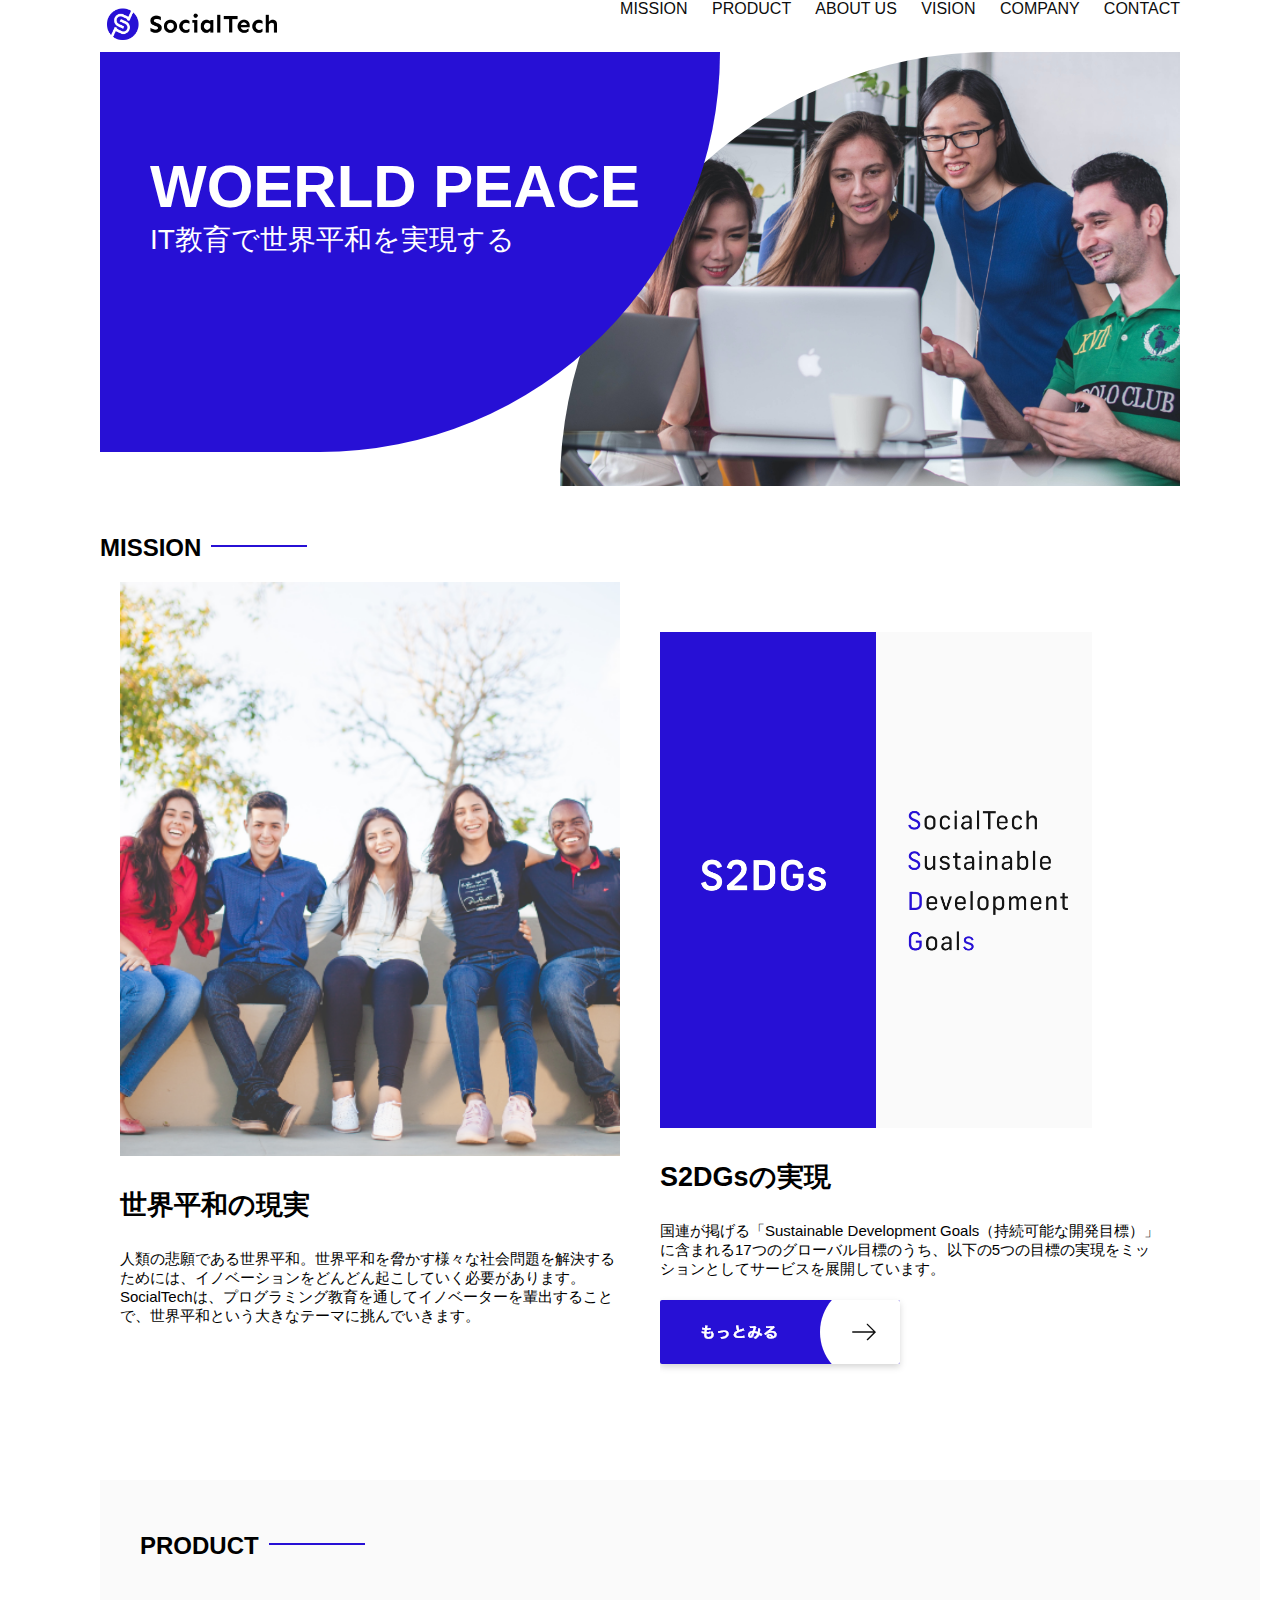
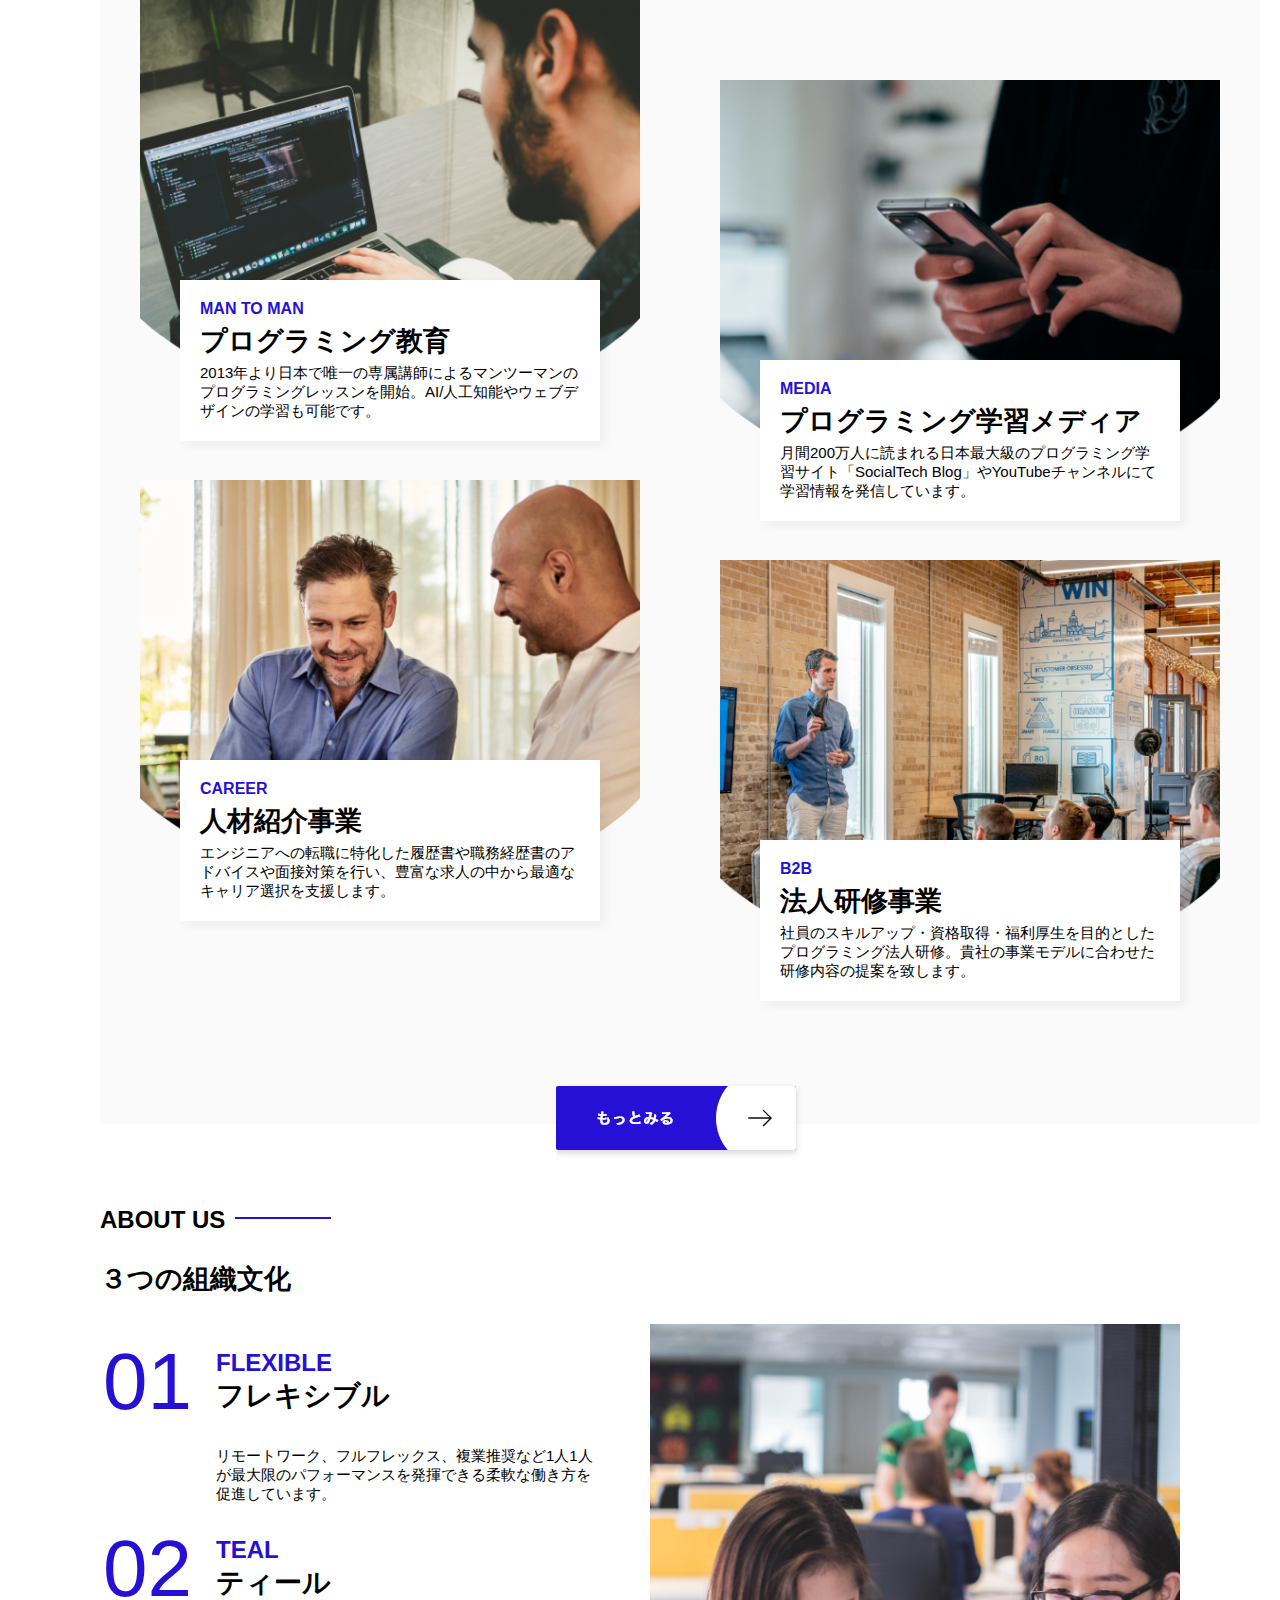
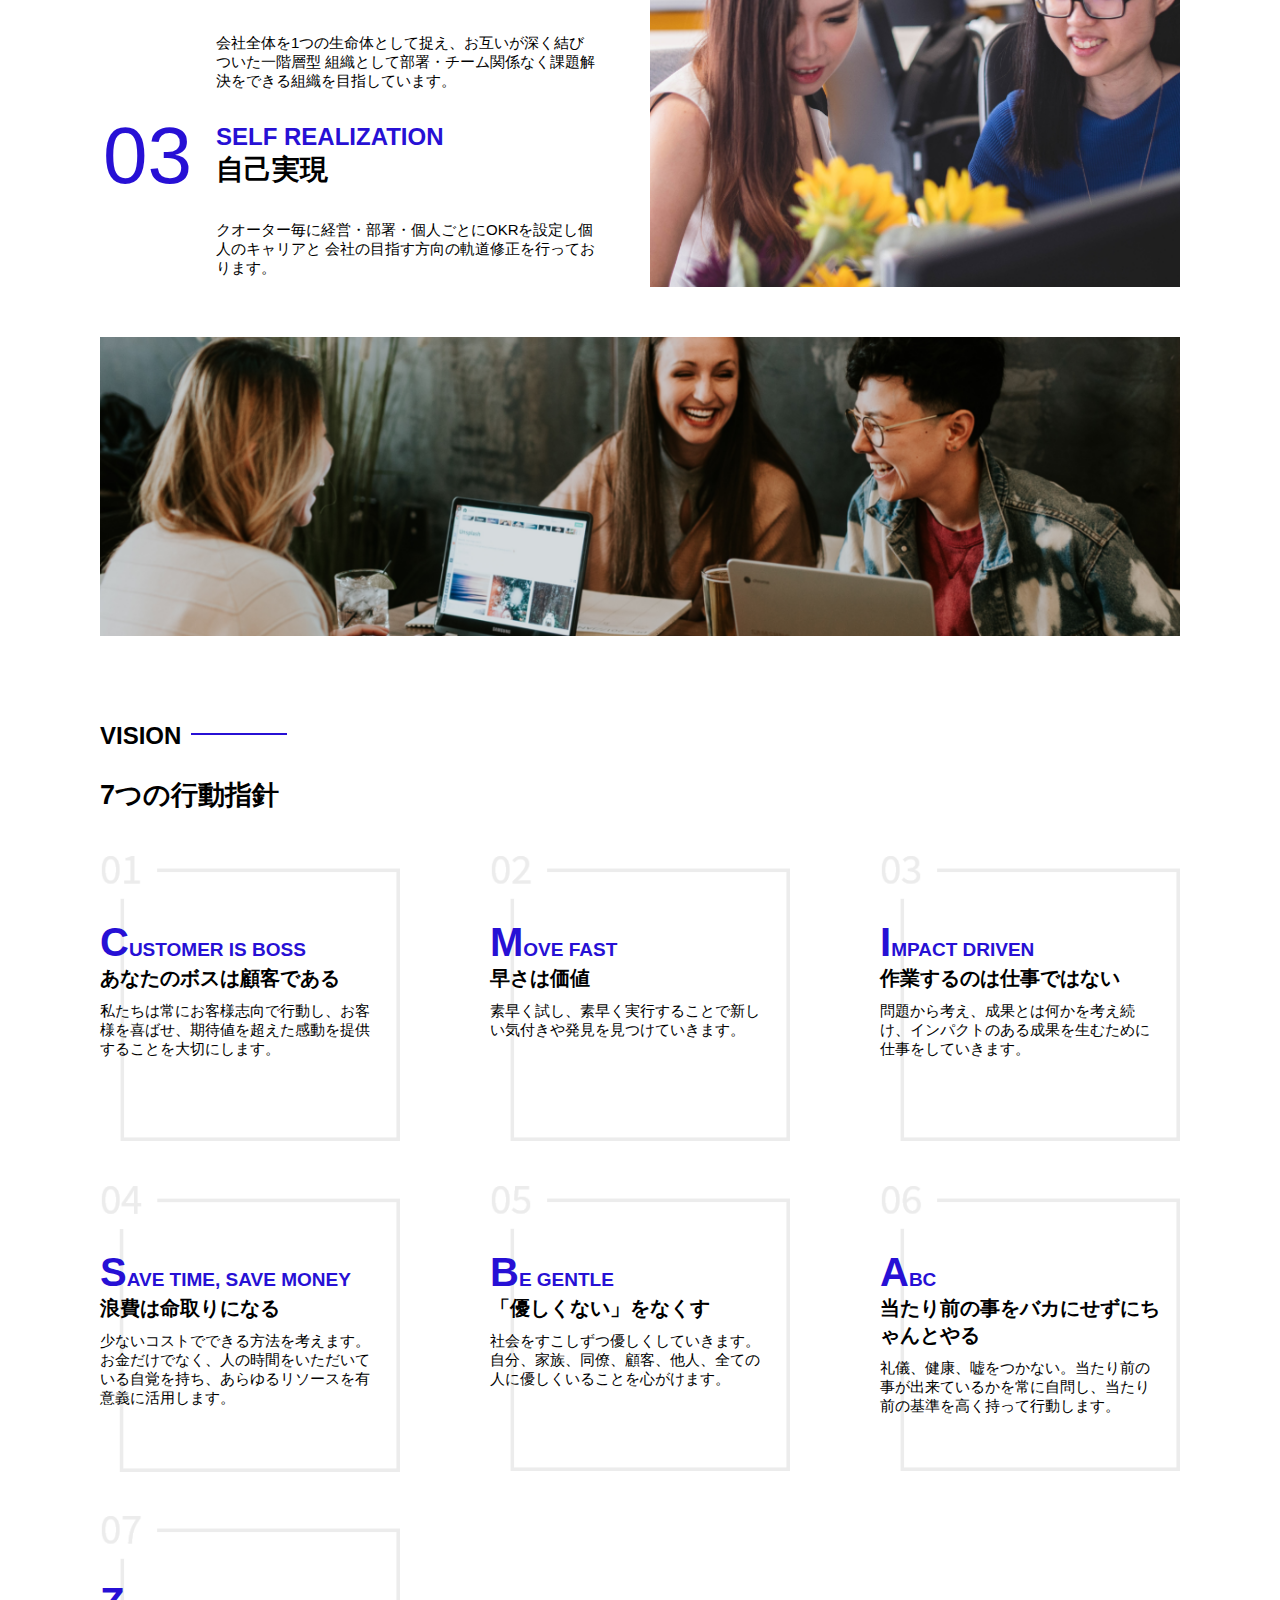
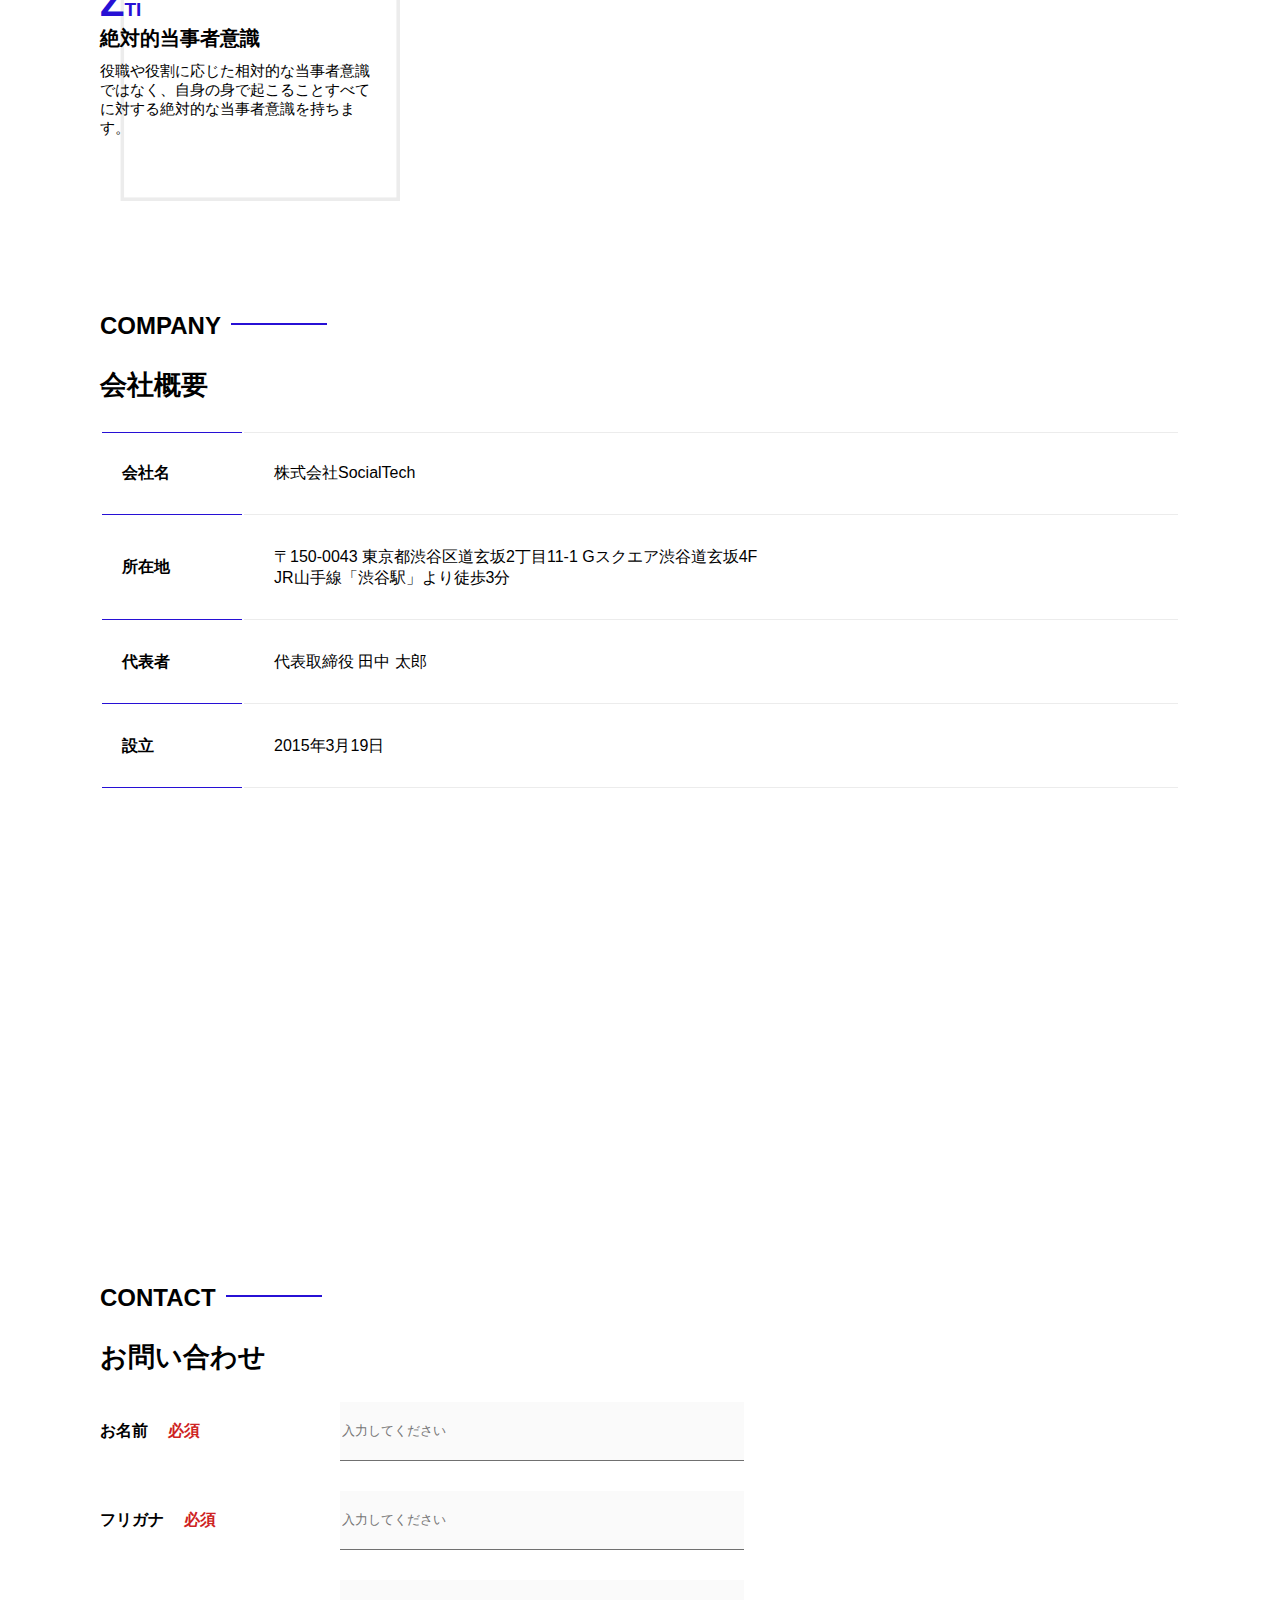
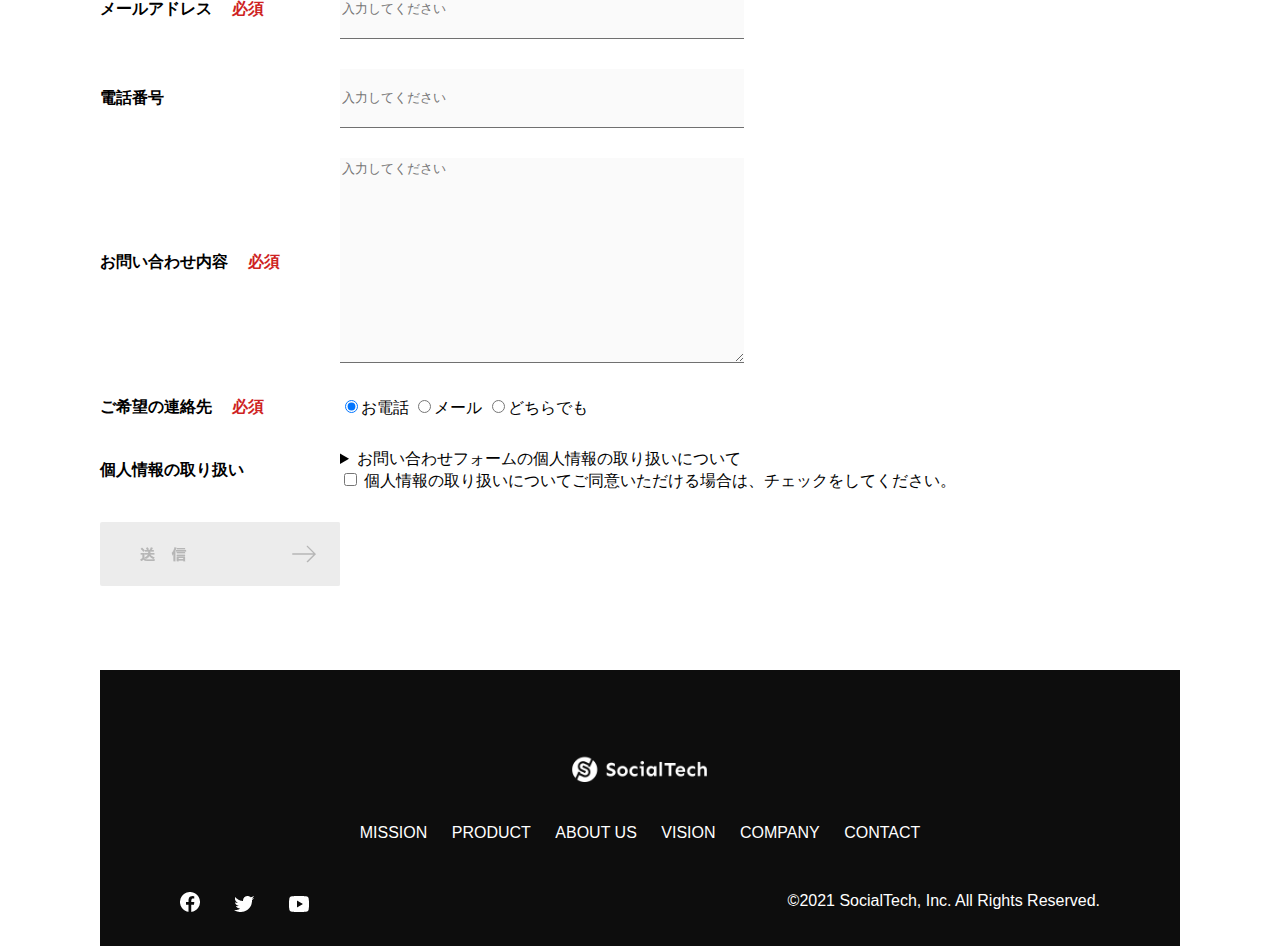
==== index.html @ 09dabea6 "初回コミット" ====
<!DOCTYPE html>
<html>

<head>
  <title>SocialTech</title>
  <meta charset="UTF-8">
  <meta name="desctiption" content="SocialTechはEdtech業界のリーディングカンパニーをン目指します">
  <meta name="viewport" content="width=device-width, initial-scale=1.0">
  <link rel="stylesheet" href="style.css">
  <style>
    img:not([alt]) {
      border: 10px solid red;
    }
  </style>
</head>

<body>
  <!-- ヘッダー -->
  <header>
    <!-- ロゴ -->
    <a href="index.html" id="logo"><img src="images/logo.png" alt="トップページに戻る"></a>
    <!-- PC ナビゲーション -->
    <nav id="nav-pc">
      <a href="mission.html">MISSION</a>
      <a href="product.html">PRODUCT</a>
      <a href="index.html#aboutus">ABOUT US</a>
      <a href="index.html#vision">VISION</a>
      <a href="index.html#lcompany">COMPANY</a>
      <a href="index.html#contact">CONTACT</a>
    </nav>
    <!-- スマホ用メニューボタン -->
    <img id="menu-sp" src="images/button-menu.png" alt="ナビゲーションを開く"
      onclick="document.getElementById('nav-sp').style.display = 'block'">
    <!-- スマホ用ナビゲーション -->
    <nav id="nav-sp">
      <img id="close" src="images/button-close.png" alt="ナビゲーションを閉じる"
        onclick="document.getElementById('nav-sp').style.display = 'none'">
      <a id="logo-sp" href="index.html" onclick="document.getElementById('nav-sp').style.display = 'none'"><img
          src="images/logo-sp.png" alt="トップページに戻る"></a>
      <a class="menu" href="mission.html" onclick="document.getElementById('nav-sp').style.display = 'none'">MISSION</a>
      <a class="menu" href="product.html" onclick="document.getElementById('nav-sp').style.display = 'none'">PRODUCT</a>
      <a class="menu" href="index.html#aboutus" onclick="document.getElementById('nav-sp').style.display = 'none'">ABOUT
        US</a>
      <a class="menu" href="index.html#vision"
        onclick="document.getElementById('nav-sp').style.display = 'none'">VISION</a>
      <a class="menu" href="index.html#company"
        onclick="document.getElementById('nav-sp').style.display = 'none'">COMPANY</a>
      <a class="menu" href="index.html#contact"
        onclick="document.getElementById('nav-sp').style.display = 'none'">CONTACT</a>
      <div id="sns">
        <a href="https://www.facebook.com/sejuku2013"><img src="images/button-facebook.png" alt="Facebookのリンク"></a>
        <a href="https://twitter.com/samuraijuku"><img src="images/button-twitter.png" alt="Twitterのリンク"></a>
        <a href="https://www.youtube.com/channel/UCCFOQO5aDK0xXam4cUQXT8g"><img src="images/button-youtube.png"
            alt="YouTubeのリンク"></a>
      </div>
    </nav>
  </header>
  <main>
    <article>
      <!-- メインビジュアル -->
      <section id="main-visual">
        <div id="main-message">
          <h1>WOERLD PEACE</h1>
          <p>IT教育で世界平和を実現する</p>
        </div>
        <img src="images/index/index-main.png" alt="PC周りに集まる多国籍の仲間たち">
      </section>
      <!-- ミッション -->
      <section id="mission">
        <h2 class="index-h2">MISSION</h2>
        <div id="mission-flex">
          <div>
            <img id="mission-photo" src="images/index/index-mission.png"  alt="屋外のベンチで写真を撮影する多国籍の仲間たち">
            <h3>世界平和の現実</h3>
            <p>
              人類の悲願である世界平和。世界平和を脅かす様々な社会問題を解決するためには、イノベーションをどんどん起こしていく必要があります。SocialTechは、プログラミング教育を通してイノベーターを輩出することで、世界平和という大きなテーマに挑んでいきます。
            </p>
          </div>
          <div>
            <img id="s2dgs" src="images/index/s2dgs.png" alt="S2DGs">
            <h3>S2DGsの実現</h3>
            <p>国連が掲げる「Sustainable Development Goals（持続可能な開発目標）」に含まれる17つのグローバル目標のうち、以下の5つの目標の実現をミッションとしてサービスを展開しています。</p>
            <a href="mission.html">
              <img src="images/button-more.png" alt="もっと見る">
            </a>
          </div>
        </div>
      </section>
      <section id="product">
        <h2 class="index-h2">PRODUCT</h2>
        <div>
          <div id="product-left">
            <div>
              <img class="product-photo" src="images/index/index-mantoman.png" alt="PCでコードを書く男性">
              <div class="product-explain">
                <span>MAN TO MAN</span>
                <h3>プログラミング教育</h3>
                <p>2013年より日本で唯一の専属講師によるマンツーマンのプログラミングレッスンを開始。AI/人工知能やウェブデザインの学習も可能です。</p>
              </div>
            </div>
            <div>
              <img class="product-photo" src="images/index/index-career.png" alt="笑顔で話し合う2人の男性">
              <div class="product-explain">
                <span>CAREER</span>
                <h3>人材紹介事業</h3>
                <p>エンジニアへの転職に特化した履歴書や職務経歴書のアドバイスや面接対策を行い、豊富な求人の中から最適なキャリア選択を支援します。</p>
              </div>
            </div>
          </div>
          <div id="product-right">
            <div>
              <img class="product-photo" src="images/index/index-media.png" alt="スマートフォンを操作する人">
              <div class="product-explain">
                <span>MEDIA</span>
                <h3>プログラミング学習メディア</h3>
                <p>月間200万人に読まれる日本最大級のプログラミング学習サイト「SocialTech Blog」やYouTubeチャンネルにて学習情報を発信しています。</p>
              </div>
            </div>
            <div>
              <img class="product-photo" src="images/index/index-b2b.png" alt="講演中の男性とそれを聴く人々">
              <div class="product-explain">
                <span>B2B</span>
                <h3>法人研修事業</h3>
                <p>社員のスキルアップ・資格取得・福利厚生を目的としたプログラミング法人研修。貴社の事業モデルに合わせた研修内容の提案を致します。</p>
              </div>
            </div>
          </div>
        </div>
        <div>
          <a id="product-more" href="product.html">
            <img src="images/button-more.png" alt="もっとみる">
          </a>
        </div>
      </section>
      <!-- ABOUT US -->
      <section id="aboutus">
        <h2 class="index-h2">ABOUT US</h2>
        <h3>３つの組織文化</h3>
        <div>
          <table class="culture-table">
            <tr>
              <td>
                <span class="culture-num">01</span>
              </td>
              <td>
                <span class="culture-en">FLEXIBLE</span>
                <span class="culture-jp">フレキシブル</span>
              </td>
            </tr>
            <tr>
              <td></td>
              <td>
                <p class="culture-description">
                  リモートワーク、フルフレックス、複業推奨など1人1人が最大限のパフォーマンスを発揮できる柔軟な働き方を促進しています。
                </p>
              </td>
            </tr>
            <tr>
              <td>
                <span class="culture-num">02</span>
              </td>
              <td>
                <span class="culture-en">TEAL</span>
                <span class="culture-jp">ティール</span>
              </td>
            </tr>
            <tr>
              <td>
                <!--空のセル-->
              </td>
              <td>
                <p class="culture-description">
                  会社全体を1つの生命体として捉え、お互いが深く結びついた一階層型
                  組織として部署・チーム関係なく課題解決をできる組織を目指しています。
                </p>
              </td>
            </tr>
            <tr>
              <td>
                <span class="culture-num">03</span>
              </td>
              <td>
                <span class="culture-en">SELF REALIZATION</span>
                <span class="culture-jp">自己実現</span>
              </td>
            </tr>
            <tr>
              <td>
                <!--空のセル-->
              </td>
              <td>
                <p class="culture-description">
                  クオーター毎に経営・部署・個人ごとにOKRを設定し個人のキャリアと
                  会社の目指す方向の軌道修正を行っております。
                </p>
              </td>
            </tr>
          </table>
          <img class="culture-img" src="images/index/index-aboutus1.png" alt="笑顔で話し合う2人の女性">
        </div>
        <img class="culture-img2" src="images/index/index-aboutus2.png" alt="笑顔で話し合う3人の男女">
      </section>
      <!-- VISION -->
      <section id="vision">
        <h2 class="index-h2">VISION</h2>
        <h3>7つの行動指針</h3>
        <div>
          <div class="vision-box">
            <img src="images/index/vision-01.png" alt="01">
            <span>
              <h4>CUSTOMER IS BOSS</h4>
              <h5>あなたのボスは顧客である</h5>
              <P>私たちは常にお客様志向で行動し、お客様を喜ばせ、期待値を超えた感動を提供することを大切にします。</P>
            </span>
          </div>
          <div class="vision-box">
            <img src="images/index/vision-02.png" alt="02">
            <span>
              <h4>MOVE FAST</h4>
              <h5>早さは価値</h5>
              <p>素早く試し、素早く実行することで新しい気付きや発見を見つけていきます。</p>
            </span>
          </div>
          <div class="vision-box">
            <img src="images/index/vision-03.png" alt="03">
            <span>
              <h4>IMPACT DRIVEN</h4>
              <h5>作業するのは仕事ではない</h5>
              <p>問題から考え、成果とは何かを考え続け、インパクトのある成果を生むために仕事をしていきます。</p>
            </span>
          </div>
          <div class="vision-box">
            <img src="images/index//vision-04.png" alt="04">
            <span>
              <h4>SAVE TIME, SAVE MONEY</h4>
              <h5>浪費は命取りになる</h5>
              <p>少ないコストでできる方法を考えます。お金だけでなく、人の時間をいただいている自覚を持ち、あらゆるリソースを有意義に活用します。</p>
            </span>
          </div>
          <div class="vision-box">
            <img src="images/index/vision-05.png" alt="05">
            <span>
              <h4>BE GENTLE</h4>
              <h5>「優しくない」をなくす</h5>
              <p>社会をすこしずつ優しくしていきます。自分、家族、同僚、顧客、他人、全ての人に優しくいることを心がけます。</p>
            </span>
          </div>
          <div class="vision-box">
            <img src="images/index/vision-06.png" alt="06">
            <span>
              <h4>ABC</h4>
              <h5>当たり前の事をバカにせずにちゃんとやる</h5>
              <p>礼儀、健康、嘘をつかない。当たり前の事が出来ているかを常に自問し、当たり前の基準を高く持って行動します。</p>
            </span>
          </div>
          <div class="vision-box">
            <img src="images/index/vision-07.png" alt="07">
            <span>
              <h4>ZTI</h4>
              <h5>絶対的当事者意識</h5>
              <p>役職や役割に応じた相対的な当事者意識ではなく、自身の身で起こることすべてに対する絶対的な当事者意識を持ちます。</p>
            </span>
          </div>
        </div>
      </section>
      <!-- COMPANY -->
      <section id="company">
        <h2 class="index-h2">COMPANY</h2>
        <h3>会社概要</h3>
        <table id="company-table">
          <tr>
            <th class="tableheader-first">会社名</th>
            <td class="cell-first">株式会社SocialTech</td>
          </tr>
          <tr>
            <th class="tableheader">所在地</th>
            <td class="cell">〒150-0043 東京都渋谷区道玄坂2丁目11-1 Gスクエア渋谷道玄坂4F<br>JR山手線「渋谷駅」より徒歩3分</td>
          </tr>
          <tr>
            <th class="tableheader">代表者</th>
            <td class="cell">代表取締役 田中 太郎</td>
          </tr>
          <tr>
            <th class="tableheader">設立</th>
            <td class="cell">2015年3月19日</td>
          </tr>
        </table>
        <iframe
          src="https://www.google.com/maps/embed?pb=!1m18!1m12!1m3!1d3241.7759544892483!2d139.69399665123464!3d35.65789123876098!2m3!1f0!2f0!3f0!3m2!1i1024!2i768!4f13.1!3m3!1m2!1s0x60188caa0042e8d1%3A0xba130bea826a7aa2!2z44CSMTUwLTAwNDMg5p2x5Lqs6YO95riL6LC35Yy66YGT546E5Z2C77yS5LiB55uu77yR77yR4oiS77yR!5e0!3m2!1sja!2sjp!4v1636872991912!5m2!1sja!2sjp"
          style="border:0;" allowfullscreen="" loading="lazy">
        </iframe>
      </section>
      <section id="contact">
        <h2 class="index-h2">CONTACT</h2>
        <h3>お問い合わせ</h3>
        <form action="https://api.staticforms.xyz/submit" method="post">
          <input type="text" name="honeypot" style="display:none">
          <input type="hidden" name="accessKey" value="1793f2d6-1620-4af5-b0b7-0a7211c59ed5">
          <input type="hidden" name="subject" value="Webサイトからお問い合わせがありました" />
          <input type="hidden" name="replyTo" value="kenchan.3peace@gmail.com">
          <input type="hidden" name="redirectTo" value="">
          <div>
            <div class="contact-heading">
              <label class="contact-label">お名前<span class="contact-span">必須</span></label>
            </div>
            <div class="contact-form">
              <input type="text" name="name" placeholder="入力してください" class="contact-textbox">
            </div>
          </div>
          <div>
            <div class="contact-heading">
              <label class="contact-label">フリガナ<span class="contact-span">必須</span></label>
            </div>
            <div>
              <input type="text" name="hurigana" placeholder="入力してください" class="contact-textbox">
            </div>
          </div>
          <div>
            <div class="contact-heading">
              <label class="contact-label">メールアドレス<span class="contact-span">必須</span></label>
            </div>
            <div>
              <input type="text" name="email" placeholder="入力してください" class="contact-textbox">
            </div>
          </div>
          <div>
            <div class="contact-heading">
              <label class="contact-label">電話番号</label>
            </div>
            <div>
              <input type="text" name="tel" placeholder="入力してください" class="contact-textbox">
            </div>
          </div>
          <div>
            <div class="contact-heading">
              <label class="contact-label">お問い合わせ内容<span class="contact-span">必須</span></label>
            </div>
            <div>
              <textarea class="contact-textarea" placeholder="入力してください" name="message"></textarea>
            </div>
          </div>
          <div>
            <div class="contact-heading">
              <label class="contact-label">ご希望の連絡先<span class="contact-span">必須</span></label>
            </div>
            <div>
              <input class="radiobutton" type="radio" value="tel" name="contact" checked><label>お電話</label>
              <input class="radiobutton" type="radio" value="mail" name="contact"><label>メール</label>
              <input class="radiobutton" type="radio" value="both" name="contact"><label>どちらでも</label>
            </div>
          </div>
          <div>
            <div class="contact-heading">
              <label class="contact-label">個人情報の取り扱い</label>
            </div>
            <div>
              <details>
                <summary>お問い合わせフォームの個人情報の取り扱いについて</summary>
                <div>
                  <span>１．組織の名称又は氏名</span><br>
                  株式会社SocialTech<br><br>
                  <span>２．個人情報保護管理者（若しくはその代理人）の氏名又は職名、所属及び連絡先
                    鈴木 一郎 コーポレート部</span><br>
                  メールアドレス：support@socialtech.net<br>
                  TEL：03-xxxx-xxxx<br>
                  <span>３．個人情報の利用目的</span><br>
                  ・本サービス及び本サービスに関連する情報の提供又はそれらに関する連絡のため<br>
                  ・ユーザーの本人確認のため<br>
                  ・当社サービスのご案内のため<br>
                  ・当社の商品等の広告または宣伝（電子メールによるものを含むものとします。）<br><br>
                  <span>４．個人情報の取り扱い業務の委託</span><br>
                  個人情報の取扱業務の全部または一部を外部に業務委託する場合があります。<br>
                  その際、弊社は、個人情報を適切に保護できる管理体制を敷き実行していることを条件として<br>
                  委託先を厳選したうえで、機密保持契約を委託先と締結し、お客様の個人情報を厳密に管理させます。<br><br>
                  <span>５．個人情報の開示等の請求</span><br>
                  お客様は、弊社に対してご自身の個人情報の開示等（利用目的の通知、開示、内容の訂正・追加・削除、利用の停止または消去、第三者への提供の停止）に関して、当社問合わせ窓口に申し出ることができます。<br>
                  その際、弊社はお客様ご本人を確認させていただいたうえで、合理的な期間内に対応いたします。<br><br>
                  なお、個人情報に関する弊社問合わせ先は、次の通りです。<br><br>
                  株式会社SocialTech　個人情報問合せ窓口<br>
                  〒150-0043　東京都渋谷区道玄坂2丁目11-1 Ｇスクエア渋谷道玄坂 4F<br>
                  メールアドレス：support@socialtech.net　TEL：03-xxxx-xxxx<br><br>
                  <span>６．個人情報を提供されることの任意性について</span><br><br>
                  お客様がご自身の個人情報を弊社に提供されるか否かは、お客様のご判断によりますが、もしご提供されない場合には、適切なサービスが提供できない場合がありますので予めご了承ください。
                </div>
              </details>
              <input type="checkbox" name="agree">
              <span>個人情報の取り扱いについてご同意いただける場合は、チェックをしてください。</span>
            </div>
          </div>
          <input type="image" src="images/button-submit.png" alt="送信する">
        </form>
      </section>
    </article>
    <footer>
      <div id="footer-logo">
        <img src="images/logo-sp.png" alt="SocialTech">
      </div>
      <div id="footer-link">
        <a href="mission.html">MISSION</a>
        <a href="product.html">PRODUCT</a>
        <a href="index.html#aboutus">ABOUT US</a>
        <a href="index.html#vision">VISION</a>
        <a href="index.html#company">COMPANY</a>
        <a href="index.html#contact">CONTACT</a>
      </div>
      <div id="sns-footer">
        <a href="https://www.facebook.com/sejuku2013"><img src="images/button-facebook.png" alt="Facebookのリンク"></a>
        <a href="https://twitter.com/samuraijuku"><img src="images/button-twitter.png" alt="Twitterのリンク"></a>
        <a href="https://www.youtube.com/channel/UCCFOQO5aDK0xXam4cUQXT8g"><img src="images/button-youtube.png"
            alt="YouTubeのリンク"></a>
        <span id="copyright">&copy;2021 SocialTech, Inc. All Rights Reserved. </span>
      </div>
    </footer>
  </main>
</body>

</html>
---- style.css ----
body {
  font-family: "Source Sans Pro", "Hiragino Kaku Gothic ProN", Meiryo, Arial, sans-serif;
}

p {
  font-size: 15px;
}

/*================
PC用のスタイル 
=================*/
@media screen and (min-width: 768px) {

  /* 横幅設定 */
  body {
    max-width: 1080px;
    min-width: 960;
    margin: 0 auto 0 auto;
  }

  /* ヘッダー */
  header {
    display: flex;
    justify-content: space-between;
  }

  /* ナビゲーションのリンクの装飾設定 */
  #nav-pc > a {
    text-decoration: none;
    margin-left: 20px;
  }

  #nav-pc > a:link {
    color: #0d0d0d;
  }

  #nav-pc > a:visited {
    color: #0d0d0d;
  }

  #nav-pc > a:hover {
    color: #0d0d0d;
    text-decoration: underline;
  }

  #nav-pc > a:active {
    color: #0d0d0d;
  }

  /* メインビジュアル */
  #main-visual {
    position: relative;
    height: 400px;
  }

  #main-message {
    position: absolute;
    top: 0;
    left: 0;
    background-color: #2710d5;
    color: #ffffff;
    border-radius: 0 0 476px 0;
    max-width: 620px;
    height: 100%;
    width: 100%;
    z-index: 11;
  }

  #main-message > h1 {
    font-size: 60px;
    font-weight: bold;
    margin: 100px 0 0 50px;
  }

  #main-message > p {
    font-size: 28px;
    margin: 0 0 0 50px;
  }

  #main-visual > img {
    position: absolute;
    top: 0;
    right: 0;
    z-index: 10;
    max-width: 620px;
    border-radius: 476px 0 0 0;
  }

  /* 見出し */
  h2 {
    margin: 40px 0 0 0;
  }

  h2::after {
    content: url("images/line.png");
    margin-left: 10px;
  }

  h3 {
    font-size: 27px;
  }

  /* ミッション */
  #mission {
    margin: 80px auto 80px auto;
    width: 100%;
  }

  #mission-flex {
    width: 100%;
    display: flex;
  }

  #mission-flex > div {
    width: 50%;
    margin: 20px;
  }

  #mission-photo {
    width: 100%;
  }

  #s2dgs {
    margin-top: 50px;
  }

  /* プロダクト */
  #product {
    background-color: #fafafa;
    width: 100%;
    margin: 80PX 0 80PX 0;
    padding: 10px 40px 0px 40px;
  }

  #product > div {
    margin-top: 40px;
    display: flex;
  }

  #product-left {
    width: 50%;
    margin-right: 20px;
  }

  #product-right {
    width: 50%;
    margin-left: 20px;
    margin-top: 80px;
  }

  #product-left > div {
    position: relative;
    height: 480px;
    margin-right: 20px;
  }

  #product-right > div {
    position: relative;
    height: 480px;
    margin-left: 20px;
  }

  /* 画像 */
  .product-photo {
    width: 100%;
  }

  .product-explain {
    background-color: #ffffff;
    position: absolute;
    left: 0;
    top: 280px;
    margin: 0px 40px 0 40px;
    padding: 20px;
    box-shadow: 5px 5px 10px rgba(0, 0, 0, 0.05);
  }

  .product-explain > span {
    color: #2710d5;
    font-weight: bold;
    font-size: 16px;
    margin: 0;
  }

  .product-explain > h3 {
    margin: 5px 0 5px 0;
  }

  .product-explain > p {
    margin: 0;
  }

  #product-more {
    margin: 0 auto -42px auto;
  }

  /* ABOUT US */
  #aboutus {
    margin: 80px auto 80px auto;
  }

  /* 3つの組織文化と画像を入れる枠 */
  #aboutus > div {
    display: flex;
  }

  /* 画像 */
  .culture-img {
    width: 100%;
    align-self: flex-start;
  }

  .culture-img2 {
    margin-top: 50px;
    width: 100%;
  }

  /* 3つの組織文化の表 */
  .culture-table {
    max-width: 500px;
    margin-right: 50px;
  }

  /* 番号 */
  .culture-num {
    font-size: 80px;
    color: #2710d5;
    margin: 0 20px 0 0;
  }

  /* 組織文化英語 */
  .culture-en {
    color: #2710d5;
    font-weight: bold;
    font-size: 24px;
    display: block;
  }

  /* 組織文化日本語 */
  .culture-jp {
    font-size: 28px;
    font-weight: bold;
  }

  /* 説明文 */
  .culture-description {
    margin: 0;
  }

  /* ビジョン */
  #vision {
    margin: 80px auto 80px auto;
  }

  /* セクション内の外枠 */
  #vision > div {
    width: 100%;
    display: flex;
    justify-content: space-between;
    flex-wrap: wrap;
  }

  /* 7つの行動指針の枠 */
  .vision-box {
    width: 300px;
    height: 300px;
    margin-bottom: 30px;
    position: relative;
  }

  .vision-box > img {
    width: 100%;
    height: auto;
    position: absolute;
    top: 0;
    left: 0;
    z-index: 30;
  }

  .vision-box > span {
    position: absolute;
    top: 0;
    left: 0;
    z-index: 31;
    margin-right: 20px;
  }

  .vision-box > span > h4 {
    color: #2710d5;
    font-size: 19px;
    margin: 80px 0 0 0;
  }

  .vision-box > span > h4::first-letter {
    font-size: 40px;
  }

  .vision-box > span > h5 {
    font-size: 20px;
    margin: 0 0 0 0;
  }

  .vision-box > span > p {
    margin: 10px 0 0 0;
  }

  /* 会社概要 */
  #company {
    margin: 80px auto 80px auto;
  }

  #company-table {
    width: 100%;
  }

  .tableheader {
    text-align: left;
    padding: 20px;
    border-bottom-color: #2710d5;
    border-bottom-width: 1px;
    border-bottom-style: solid;
    width: 100px;
  }

  .tableheader-first {
    text-align: left;
    padding: 20px;
    border-bottom-color: #2710d5;
    border-bottom-width: 1px;
    border-bottom-style: solid;
    border-top-color: #2710d5;
    border-top-width: 1px;
    border-top-style: solid;
    width: 100px;
  }

  .cell {
    padding: 30px;
    border-bottom-color: #ececec;
    border-bottom-width: 1px;
    border-bottom-style: solid;
  }

  .cell-first {
    padding: 30px;
    border-bottom-color: #ececec;
    border-bottom-width: 1px;
    border-bottom-style: solid;
    border-top-color: #ececec;
    border-top-width: 1px;
    border-top-style: solid;
  }

  #company > iframe {
    width: 100%;
    height: 368px;
    margin-top: 40px;
  }

  /* お問い合わせ */
  #contact {
    margin: 80px auto 80px auto;
  }

  /* 外枠 */
  #contact > form > div {
    display: flex;
    flex-direction: row;
    flex-wrap: wrap;
    padding-bottom: 30px;
  }

  /* 左列の見出し */
  .contact-heading {
    width: 240px;
    align-self: center;
  }

  /* 見出しのラベル */
  .contact-label {
    font-weight: bold;
  }

  /* 必須 */
  .contact-span {
    color: #ce2222;
    margin: 0 0 0 20px;
    font-weight: bold;
  }

  /* テキストボックス */
  .contact-textbox {
    border-top: 0;
    border-left: 0;
    border-right: 0;
    border-bottom-width: 1px;
    border-bottom-color: #707070;
    border-bottom-style: solid;
    background-color: #fafafa;
    width: 400px;
    height: 56px;
  }

  /* お問い合わせ内容のテキストエリア */
  .contact-textarea {
    border-top: 0;
    border-left: 0;
    border-right: 0;
    border-bottom-width: 1px;
    border-bottom-color: #707070;
    border-bottom-style: solid;
    background-color: #fafafa;
    width: 400px;
    height: 200px;
  }

  /* 個人情報の取り扱い */
  details {
    width: 700px;
  }

  details > div {
    background-color: #fafafa;
    padding: 20px;
  }

  details > div > span {
    font-weight: bold;
  }

  footer {
    background-color: #0d0d0d;
    text-align: center;
    padding: 80px 80px 30px 80px;
  }

  #footer-logo {
    margin-bottom: 30px;
  }

  #footer-link {
    margin-bottom: 50px;
  }

  #footer-link > a {
    text-decoration: none;
    margin: 10px;
  }

  #footer-link > a:link {
    color: #ffffff;
  }

  #footer-link > a:visited {
    color: #ffffff;
  }

  #footer-link > a:hover {
    color: #ffffff;
    text-decoration: underline;
  }

  #footer-link > a:active {
    color: #ffffff;
  }

  #sns-footer {
    text-align: left;
    width: 100%;
  }

  #sns-footer > a {
    margin-right: 30px;
  }

  #copyright {
    color: #ffffff;
    float: right;
  }

  #nav-sp, #menu-sp {
    display: none;
  }
    /* mission.html用スタイル */
   /* ミッションのメインビジュアル */
   #mission-main {
    height: 496px;
    width: 100%;
    background-image: url("images/mission/mission-main.png");
    background-repeat: no-repeat;
    background-position-y: center;
  }

  #mission-title {
    background-color: #2710d5;
    width: 368px;
    color: #ffffff;
    height: 496px;
    border-radius: 0 248px 248px 0;
    position: relative;
  }

  #mission-title > h1 {
    position: absolute;
    top: 0;
    left: 100px;
    font-size: 80px;
  }

  #mission-title > span {
    position: absolute;
    top: 200px;
    left: 100px;
    font-size: 26px;
  }

  #mission-title > div {
    position: absolute;
    top: 350px;
    left: 100px;
    font-size: 16px;
  }
  #mission-s2dgs {
    width: 100%;
    margin: 20px;
  }

  .mission-h2 {
    color: #2710d5;
    font-size: 40px;
  }

  .mission-h2::after {
    content: none;
  }
  #mission-5goals {
    margin: 20px;
    display: flex;
  }

  #mission-5goals > div {
    flex-grow: 1;
    padding: 20px;
  }

  #mission-5goals > div > div {
    margin-bottom: 40px;
  }

  .fivegoals-image-right {
    float: right;
    margin: 20px;
  }

  .fivegoals-image-left {
    float: left;
    margin: 20px;
  }

  .fivegoals-number {
    color: #2710d5;
    font-size: 48px;
    margin: 0;
  }

  .fivegoals-h3 {
    font-size: 28px;
    margin: 0;
  }

  .fivegoals-p {
    margin: 0;
  }
  #product-main {
    height: 496px;
    width: 100%;
     background-image: url("images/product/product-main.png");
     background-repeat: no-repeat;
     background-position-y: center;
  }
  #product-title {
    background-color: #2710d5;
    width: 368px;
    color: #ffffff;
    height: 496px;
    border-radius: 0 248px 248px 0;
    position: relative;
  }
  #product-title > h1 {
    position: absolute;
    top: 0;
    left: 100px;
    font-size: 80px;
  }
  #product-title > span {
    position: absolute;
    top: 200px;
    left: 100px;
    font-size: 26px;
  }

  #product-title > div {
    position: absolute;
    top: 350px;
    left: 100px;
    font-size: 16px;
  }
     /* セクション1 */
     .product-section1 {
      position: relative;
      margin: 20px;
      height: 340px;
    }
  
    .product-section1 > img {
      position: absolute;
      top: 0;
      left: 0;
      width: 450px;
      margin: 0 40px 30px 0;
      border-radius: 0 432px 0 0;
    }
  
    .product-section1 > div {
      position: absolute;
      top: 0;
      left: 480px;
    }
  
    /* セクション2 */
    .product-section2 {
      position: relative;
      margin: 20px;
      height: 340px;
    }
  
    .product-section2 > img {
      position: absolute;
      top: 0;
      right: 0;
      width: 450px;
      margin: 0 0 30px 40px;
      border-radius: 432px 0 0 0;
    }
  
    .product-section2 > div {
      width: 500px;
      position: absolute;
      top: 0;
      left: 0;
    }
  
    .product-h2 {
      color: #2710d5;
      font-size: 24px;
      margin: 0;
    }
  
    .product-h3 {
      font-size: 28px;
      margin: 0;
    }
}

/*====================
  スマートフォン用のスタイル
  =====================*/
@media screen and (max-width: 767px) {
  body {
    min-width: 375px;
    margin: 0;
  }

  /* PC用ナビゲーション非表示 */
  #nav-pc {
    display: none;
  }

  /* ハンバーガーメニュー */
  #menu-sp {
    float: right;
    padding: 0;
  }

  #nav-sp {
    background-color: #2710d5;
    position: absolute;
    left: 0;
    top: 0;
    height: 100%;
    width: 100%;
    display: none;
    z-index: 100;
  }

  /* ×ボタン */
  #close {
    position: absolute;
    top: 20px;
    right: 20px;
  }

  /* ナビゲーションメニュー用ロゴ */
  #logo-sp {
    margin: 80px 0 30px 20px;
  }

  /* ナビゲーションのリンクの装飾設定 */
  #nav-sp > a {
    display: block;
  }

  #nav-sp > a:link {
    color: #ffffff;
  }

  #nav-sp > a:visited {
    color: #ffffff;
  }

  #nav-sp > a:hover {
    color: #ffffff;
    text-decoration: underline;
  }

  #nav-sp > a:active {
    color: #ffffff;
  }

  #nav-sp > .menu {
    text-decoration: none;
    display: block;
    margin: 0 20px 0 20px;
    height: 44px;
    font-size: 16px;
    background-image: url("images/arrow.png");
    background-repeat: no-repeat;
    background-position: right top;
  }

  #sns {
    position: absolute;
    bottom: 20px;
    left: 20px;
  }

  #sns > a {
    margin-right: 30px;
  }

  /* メインビジュアル */
  #main-visual {
    position: relative;
    height: 470px;
    width: 100%;
    overflow: hidden;
  }

  #main-visual > div {
    position: absolute;
    top: 0;
    left: 0;
    background-color: #2710d5;
    color: white;
    border-radius: 0 0 476px 0;
    text-align: center;
    height: 280px;
    width: 100%;
    z-index: 11;
  }

  #main-visual > div > h1 {
    font-size: 28px;
    margin: 90px 0 0 0;
  }

  #main-visual > div > p {
    margin: 0;
  }

  #main-visual > img {
    width: 100%;
    border-radius: 476px 0 0 0;
    z-index: 10;
    position: absolute;
    bottom: 0;
    right: 0;
  }
  /* 見出し */
  h2::after {
    content: url("images/line.png");
    margin-left: 10px;
  }

  h3 {
    font-size: 24px;
    margin: 10px 0 0 0;
 }
  /* ミッション */
  #mission {
    margin: 20px;
  }

  #mission-photo {
    width: 100%;
  }

  #s2dgs {
    width: 100%;
  }
  /* プロダクト */
  #product {
    background-color: #fafafa;
    padding-top: 10px;
  }

  #product h2 {
    margin-left: 20px;
  }
  /* 外枠 */
  /* 左右のカラム　スマホでは縦並び */
  #product-left, #product-right {
    margin-right: 20px;
    margin-left: 20px;
  }
  /* 画像＋説明の枠 */
  #product-left > div,
  #product-right > div {
    position: relative;
    height: 540px;
  }

  /* 説明文の枠 */
  .product-explain {
    background-color: #ffffff;
    position: absolute;
    left: 0;
    bottom: 50px;
    padding: 20px;
    box-shadow: 5px 5px 10px rgba(0, 0, 0, 0.05);
  }

  .product-explain > span {
    color: #2710d5;
    font-weight: bold;
    font-size: 16px;
    margin: 0px;
  }

  .product-explain > h3 {
    margin: 10px 0 10px 0;
  }
  /* 画像 */
  .product-photo {
    width: 100%;
  }

  #product-more > img {
    margin: 0 0 -42px 20px;
  }
  /* ABOUT US */
  #aboutus {
    margin: 80px 20px 80px 20px;
  }

  #aboutus > div {
    display: flex;
    flex-direction: column;
  }

  .culture-table {
    width: 100%;
    padding-right: 20px;
    order: 2;
  }
  .culture-img {
    width: 100%;
    order: 1;
  }

  .culture-img2 {
    width: 100%;
  }
  .culture-num {
    font-size: 80px;
    color: #2710d5;
  }

  .culture-en {
    color: #2710d5;
    font-weight: bold;
    font-size: 24px;
    display: block;
  }

  .culture-jp {
    display: block;
  }

  .culture-description {
    margin: 0;
  }
   /* ビジョン */
   #vision {
    margin: 80px 20px 80px 20px;
  }

  .vision-box {
    width: 300px;
    height: 300px;
    margin-bottom: 30px;
    position: relative;
  }

  .vision-box > img {
    width: 100%;
    height: auto;
    position: absolute;
    top: 0;
    left: 0;
    z-index: 30;
  }
  .vision-box > span {
    position: absolute;
    top: 0;
    left: 0;
    z-index: 31;
    margin-right: 20px;
  }

  .vision-box > span > h4 {
    color: #2710d5;
    font-size: 19px;
    margin: 60px 0 0 0;
  }

  .vision-box > span > h5 {
    font-size: 20px;
    margin: 0 0 0 0;
  }
  .vision-box > span > p {
    margin: 10px 0 0 0;
  }
  /* 会社概要 */
  #company {
    margin: 0 20px 0 20px;
  }

  #company > h3 {
    margin-bottom: 20px;
  }
  #company > table {
    width: 100%;
  }

  .tableheader-first {
    text-align: left;
    padding: 20px;
    border-bottom-color: #2710d5;
    border-bottom-width: 1px;
    border-bottom-style: solid;
    border-top-color: #2710d5;
    border-top-width: 1px;
    border-top-style: solid;
    width: 50px;
  }
  .tableheader {
    text-align: left;
    padding: 20px;
    border-bottom-color: #2710d5;
    border-bottom-width: 1px;
    border-bottom-style: solid;
    width: 50px;
  }

  .cell {
    padding: 20px;
    border-bottom-color: #ececec;
    border-bottom-width: 1px;
    border-bottom-style: solid;
  }
  .cell-first {
    padding: 20px;
    border-bottom-color: #ececec;
    border-bottom-width: 1px;
    border-bottom-style: solid;
    border-top-color: #ececec;
    border-top-width: 1px;
    border-top-style: solid;
  }

  #company > iframe {
    width: 100%;
    height: 240px;
    margin: 40px 0 0 0;
  }
  /* お問い合わせ */
  #contact {
    margin: 80px 20px 80px 20px;
  }

  #contact > h3 {
    margin-bottom: 20px;
  }

  #contact > form > div {
    margin-bottom: 20px;
  }

  .contact-heading {
    margin-bottom: 5px;
  }
  /* ラベル */
  .contact-label {
    font-weight: bold;
  }

  /* 必須 */
  .contact-span {
    color: #ce2222;
    margin: 0 0 0 20px;
    font-weight: bold;
  }

  .contact-textbox {
    height: 56px;
    border-top: 0;
    border-left: 0;
    border-right: 0;
    background-color: #fafafa;
    border-bottom-color: #707070;
    border-bottom-width: 1px;
    border-style: solid;
    min-width: 300px;
    width: 100%;
  }

  .contact-textarea {
    height: 150px;
    border-top: 0;
    border-left: 0;
    border-right: 0;
    background-color: #fafafa;
    width: 100%;
  }

  .radiobutton {
    margin-bottom: 20px;
  }

  .radiobutton + label::after {
    content: "\A";
    white-space: pre;
  }
  /* フッター */
  footer {
    background-color: #0d0d0d;
    padding: 30px 20px 50px 20px;
  }

  #footer-logo {
    margin-bottom: 30px;
  }
  #footer-link {
    margin-bottom: 50px;
  }
  #footer-link > a {
    text-decoration: none;
    margin: 0 20px 30px 0;
    display: block;
    background-image: url("images/arrow.png");
    background-repeat: no-repeat;
    background-position: right top;
  }
  #footer-link > a:link {
    color: #ffffff;
  }
  #footer-link > a:visited {
    color: #ffffff;
  }
  #footer-link > a:hover {
    color: #ffffff;
    text-decoration: underline;
  }
  #footer-link > a:active {
    color: #ffffff;
  }
  #sns-footer > a {
    margin-right: 30px;
}

#copyright {
    font-size: 12px;
    display: block;
    margin-top: 30px;
    color: #ffffff;
}
   /* mission.html用スタイル */
   /* ミッションのメインビジュアル */
   #mission-main {
    height: 256px;
    width: 100%;
    background-image: url("images/mission/mission-main.png");
    background-repeat: no-repeat;
    background-position-y: center;
    background-size: auto 208px;
  }

  #mission-title {
    background-color: #2710d5;
    width: 136px;
    color: #ffffff;
    height: 256px;
    border-radius: 0 248px 248px 0;
    position: relative;
  }
  #mission-title > h1 {
    position: absolute;
    top: 0;
    left: 20px;
    font-size: 40px;
  }

  #mission-title > span {
    position: absolute;
    top: 110px;
    left: 20px;
    font-size: 18px;
  }

  #mission-title > div {
    position: absolute;
    top: 180px;
    left: 20px;
    font-size: 13px;
  }
     /* ミッションページ　S2DGSの設定 */
     #mission-s2dgs {
      margin: 20px;
    }
  
    .mission-h2 {
      color: #2710d5;
      font-size: 38px;
      margin: 0px;
    }
  
    .mission-h2::after {
      content: none;
    }
  
    #mission-s2dgs > img {
      width: 100%;
    }
       /* ミッションページ　5Goalsの設定 */
   #mission-5goals {
    margin: 20px;
  }

  #mission-5goals > div > div {
    margin-bottom: 40px;
  }

  #s2dgs-image {
    width: 100%;
  }
  .fivegoals-image-right {
    margin: 20px auto 20px auto;
    display: block;
  }

  .fivegoals-image-left {
    margin: 20px auto 20px auto;
    display: block;
  }

  .fivegoals-number {
    color: #2710d5;
    font-size: 48px;
    margin: 0;
  }

  .fivegoals-h3 {
    font-size: 28px;
    margin: 0;
  }
  .fivegoals-p {
    margin: 0;
  }
     /* プロダクトページ */
     #product-main {
      height: 256px;
      width: 100%;
      background-image: url("images/product/product-main.png");
      background-repeat: no-repeat;
      background-position-y: center;
      background-size: auto 208px;
    }
    #product-title {
      background-color: #2710d5;
      width: 136px;
      color: #ffffff;
      height: 256px;
      border-radius: 0 248px 248px 0;
      position: relative;
    }
    #product-title > h1 {
      position: absolute;
      top: 0;
      left: 20px;
      font-size: 40px;
    }
    #product-title > span {
      position: absolute;
      top: 110px;
      left: 20px;
      font-size: 18px;
    }
    #product-title > div {
      position: absolute;
      top: 180px;
      left: 20px;
      font-size: 13px;
    }
    .product-section1 {
      margin: 20px;
    }
  
    .product-section1 > img {
      width: 100%;
      border-radius: 0 300px 0 0;
    }
    
    .product-section2 {
      margin: 20px;
      display: flex;
      flex-direction: column;
    }
  
    .product-section2 > img {
      order: 1;
      width: 100%;
      border-radius: 300px 0 0 0;
    }
  
    .product-section2 > div {
      order: 2;
    }
  
    .product-h2 {
      color: #2710d5;
      font-size: 24px;
      margin: 0;
    }
  
    .product-h3 {
      font-size: 28px;
      margin: 0;
    }
}
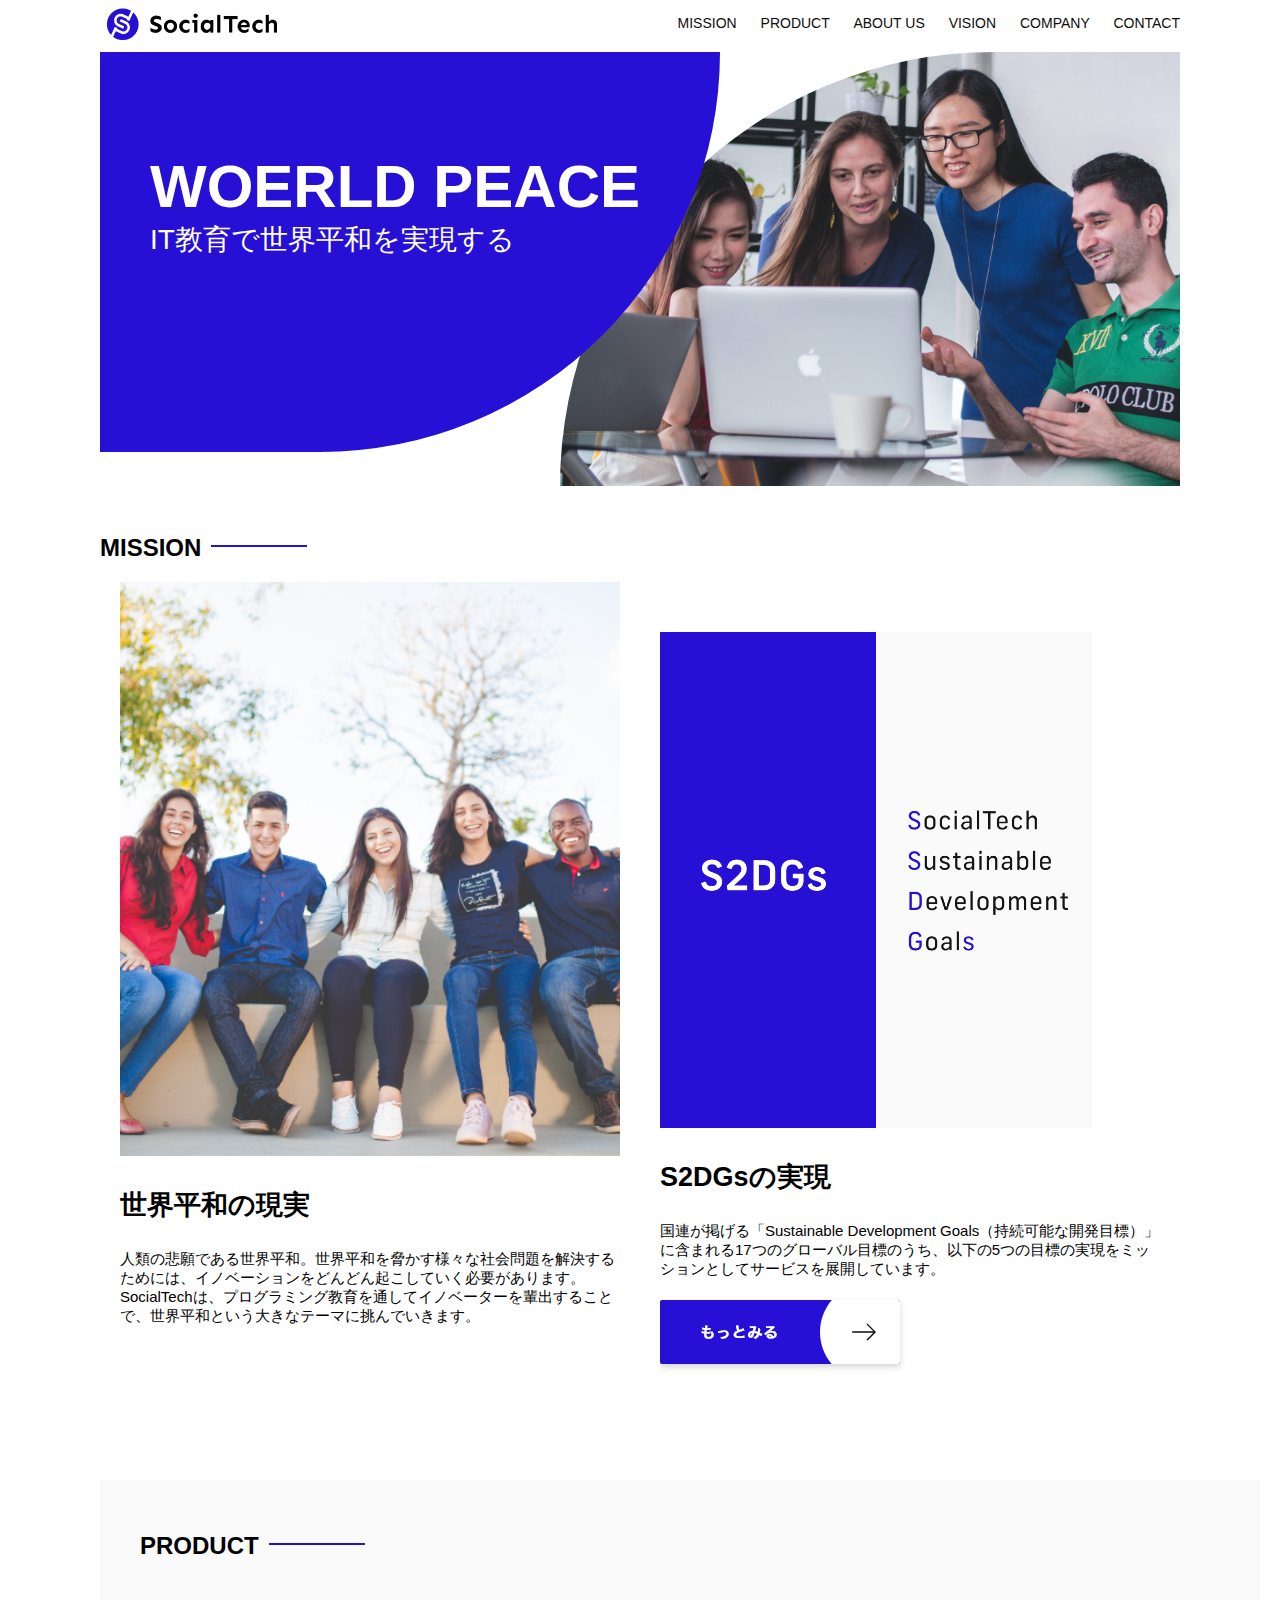
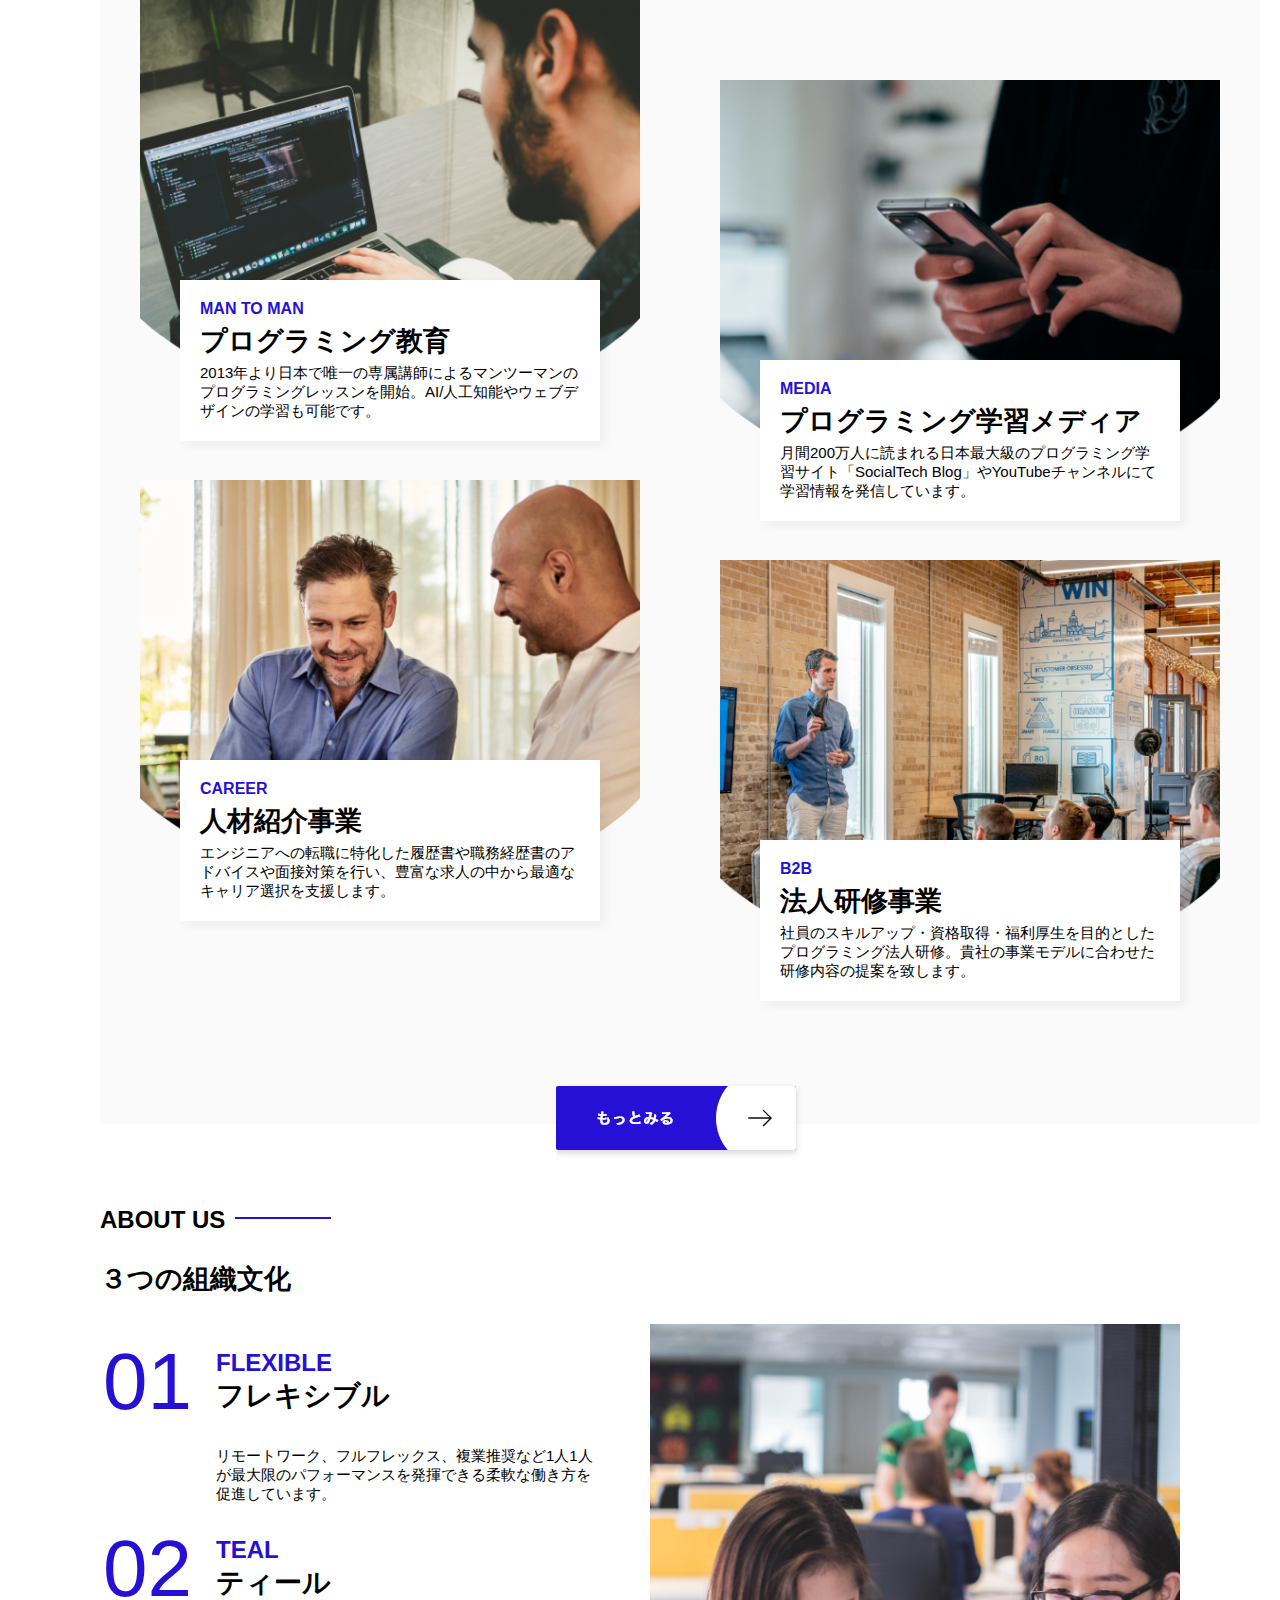
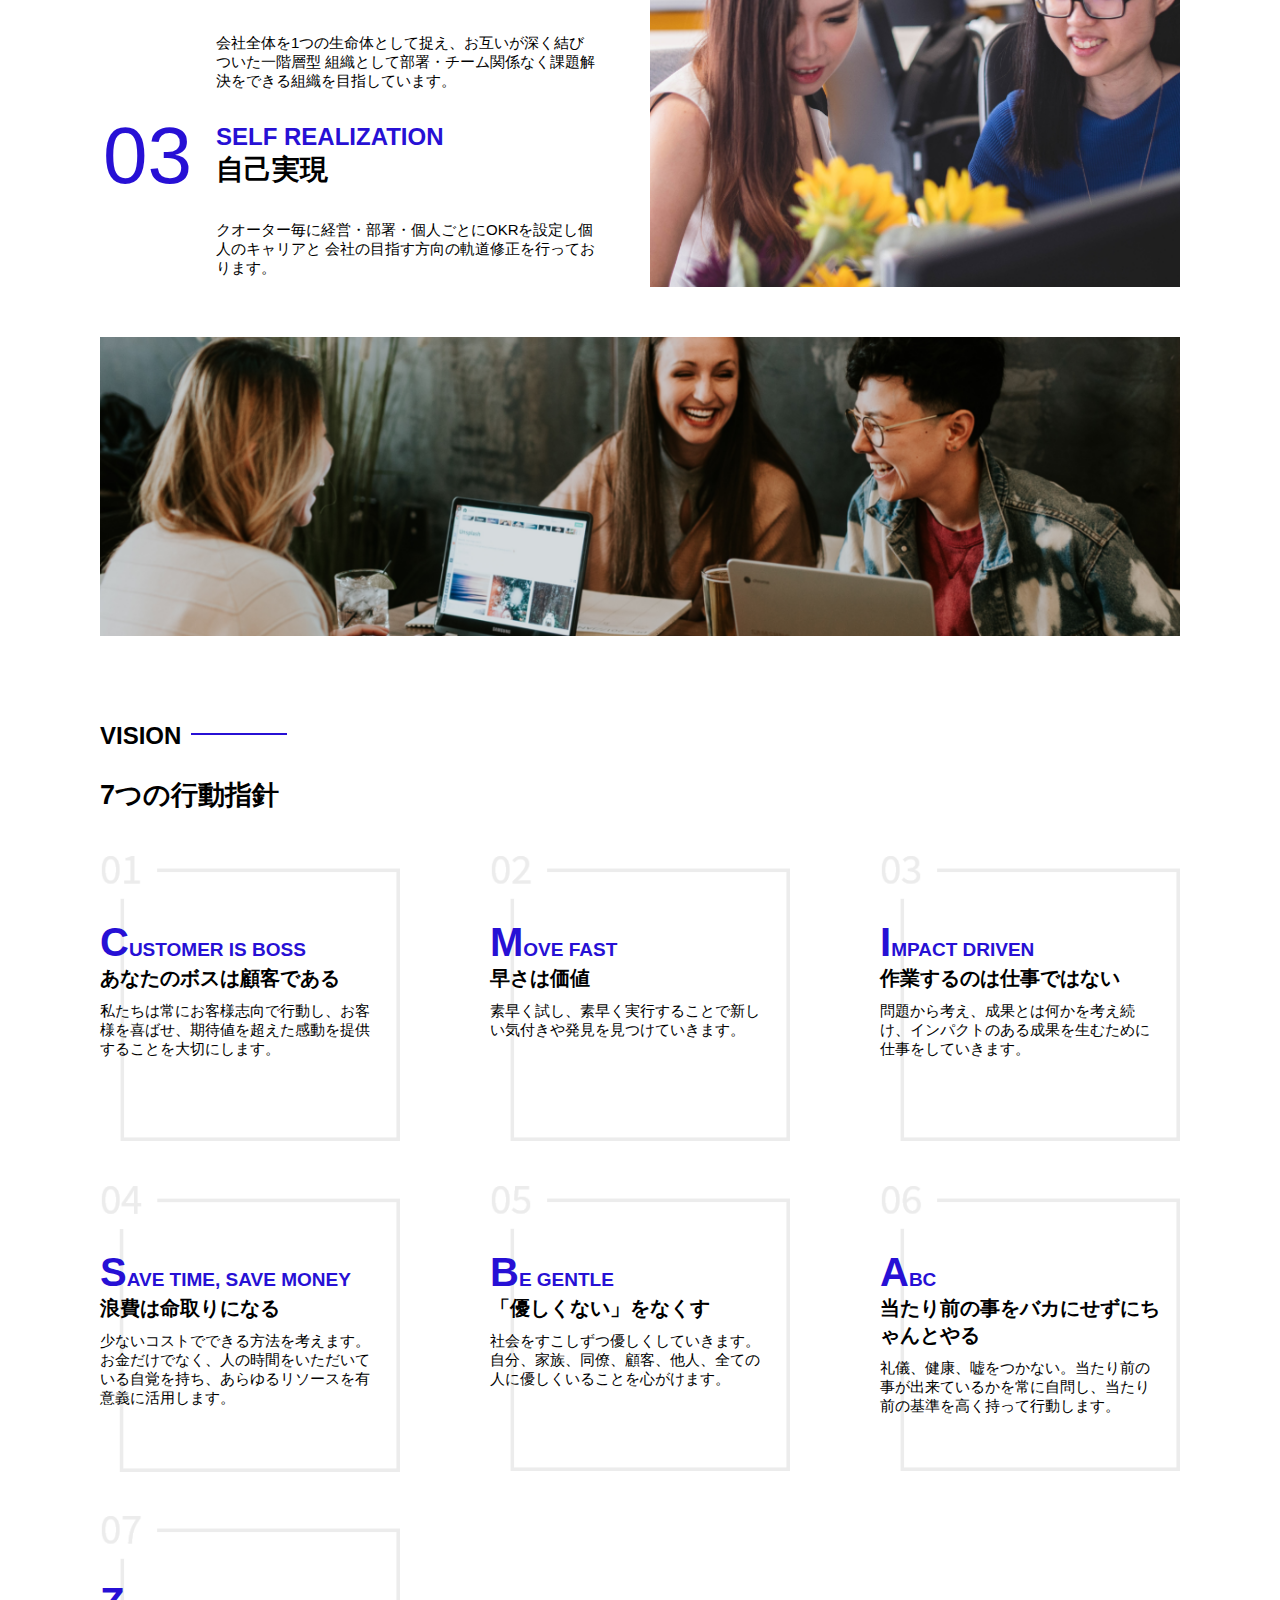
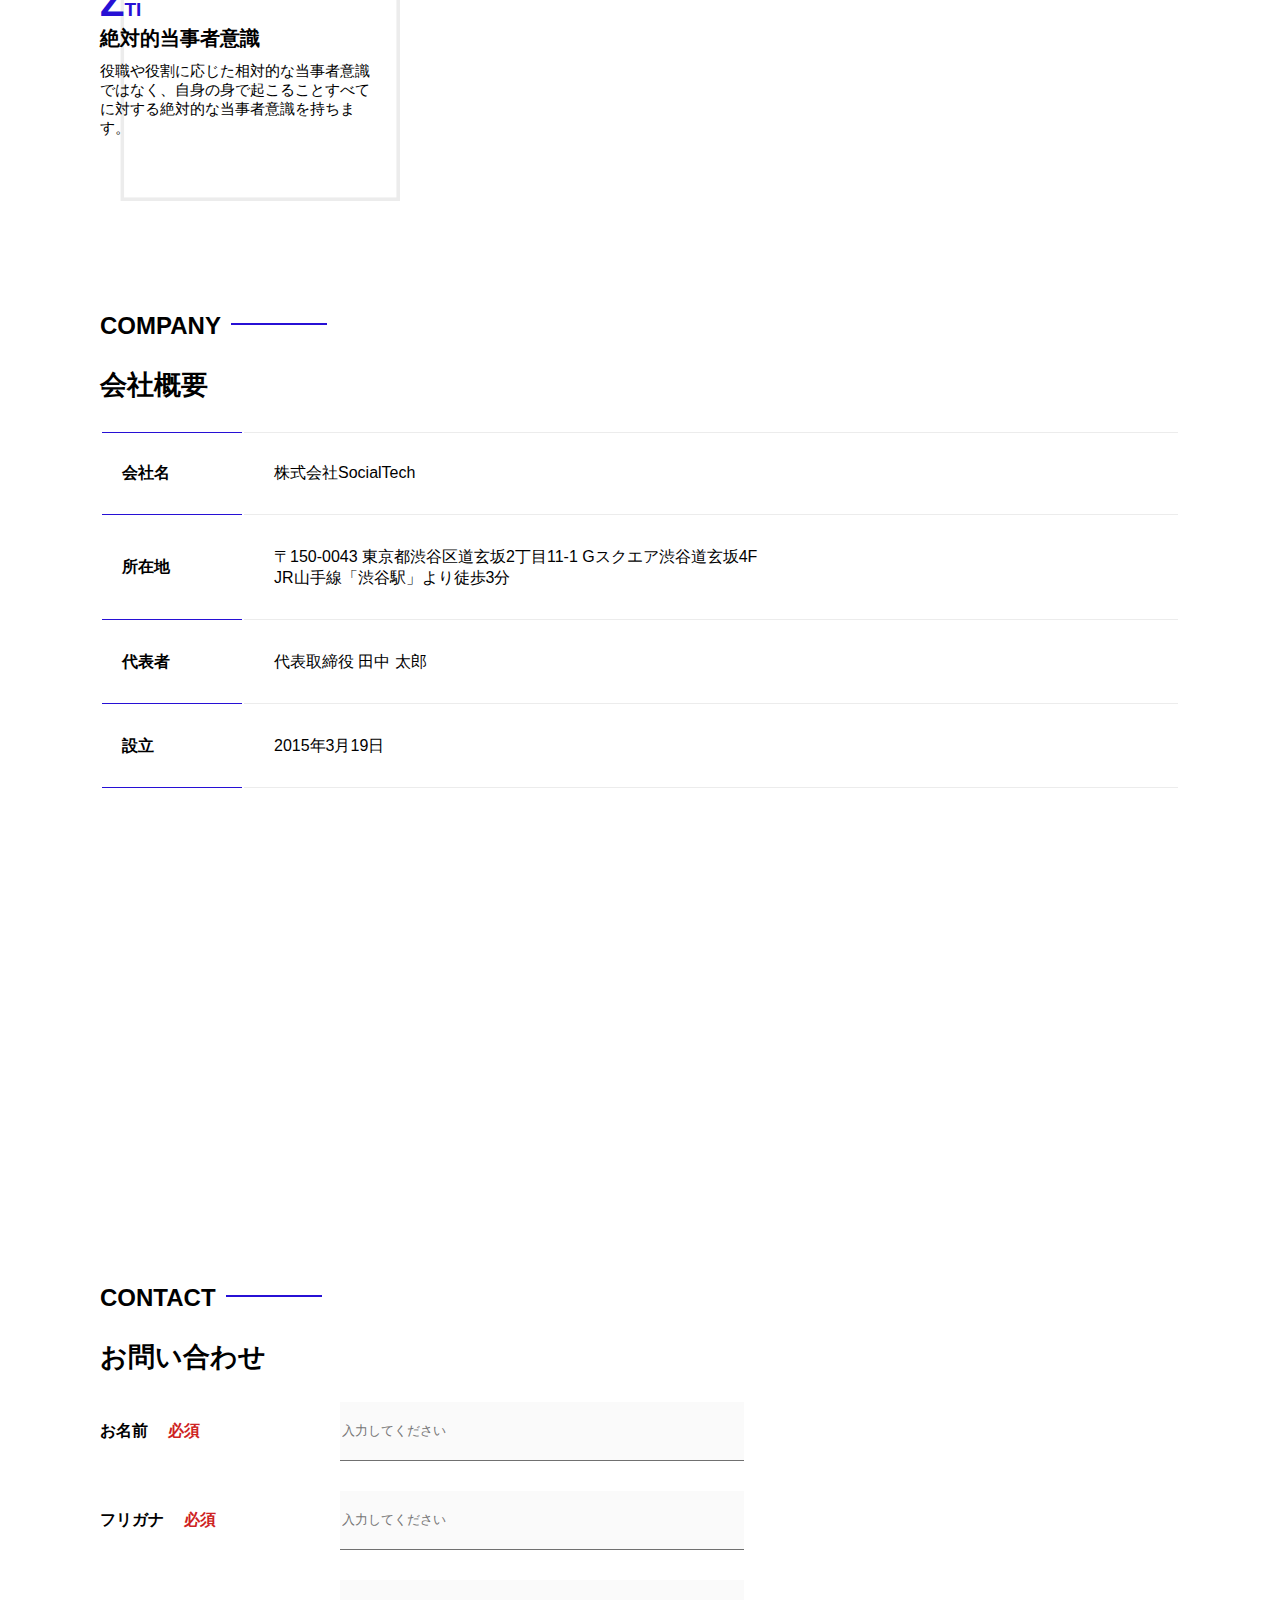
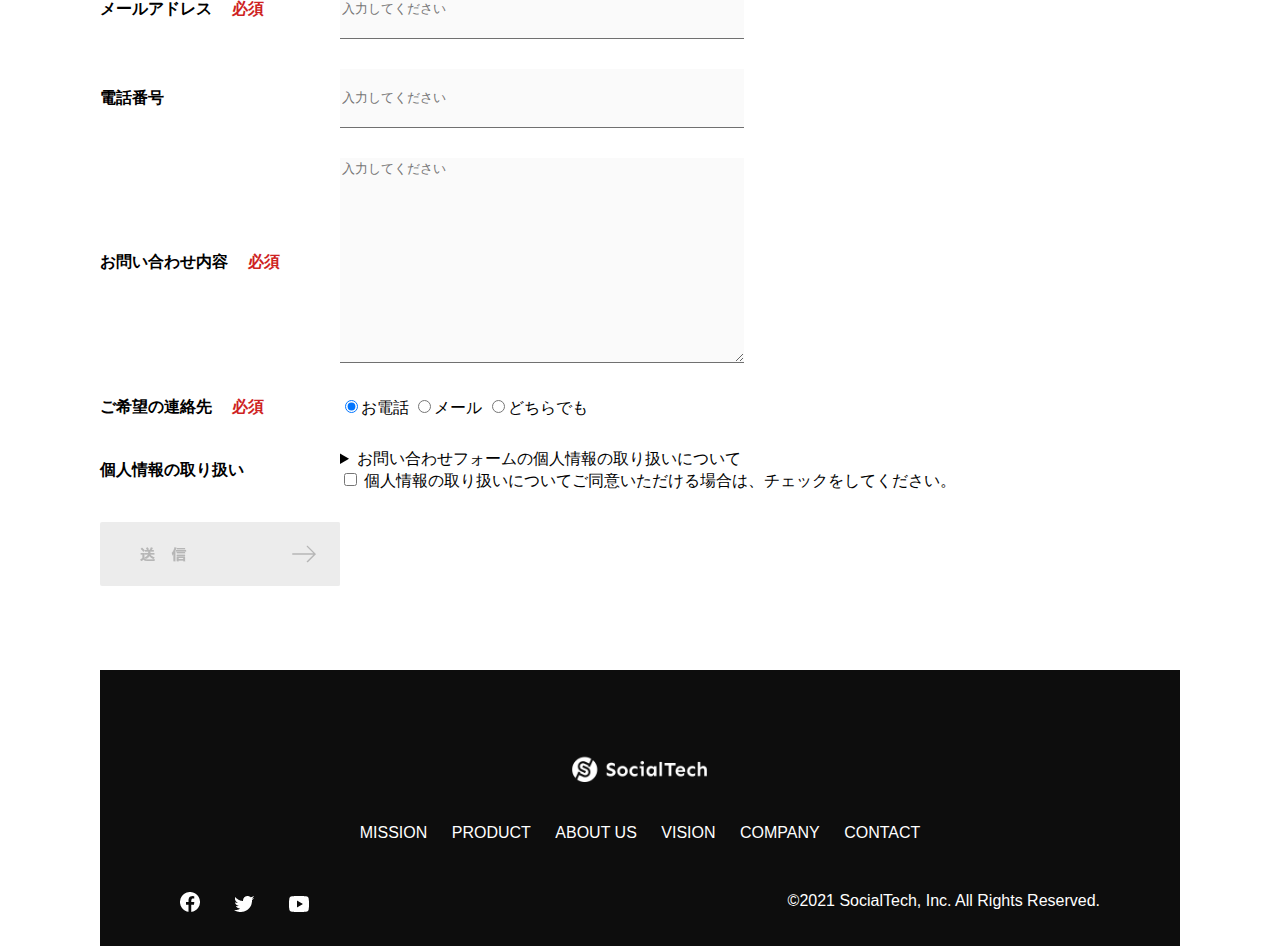
==== commit e13c6944: "twitter card追加" ====
--- a/index.html
+++ b/index.html
@@ -4,6 +4,12 @@
 <head>
   <title>SocialTech</title>
   <meta charset="UTF-8">
+  <meta name="twitter:card" content="summary" />
+  <meta name="twitter:site" content="3peaceKenchan" />
+  <meta property="og:url" content="https://kenchan-3peace.github.io/socialtech/" />
+  <meta property="og:title" content="SocialTech" />
+  <meta property="og:description" content="SocialTechはEdtech業界のリーディングカンパニーをン目指します" />
+  <meta property="og:image" content="https://kenchan-3peace.github.io/socialtech/images/index/index-main.png" />
   <meta name="desctiption" content="SocialTechはEdtech業界のリーディングカンパニーをン目指します">
   <meta name="viewport" content="width=device-width, initial-scale=1.0">
   <link rel="stylesheet" href="style.css">
--- a/style.css
+++ b/style.css
@@ -22,6 +22,12 @@
   header {
     display: flex;
     justify-content: space-between;
+  }
+
+  #nav-pc {
+    text-align: right;
+    font-size: 14px;
+    padding-top: 15px;
   }
 
   /* ナビゲーションのリンクの装飾設定 */
